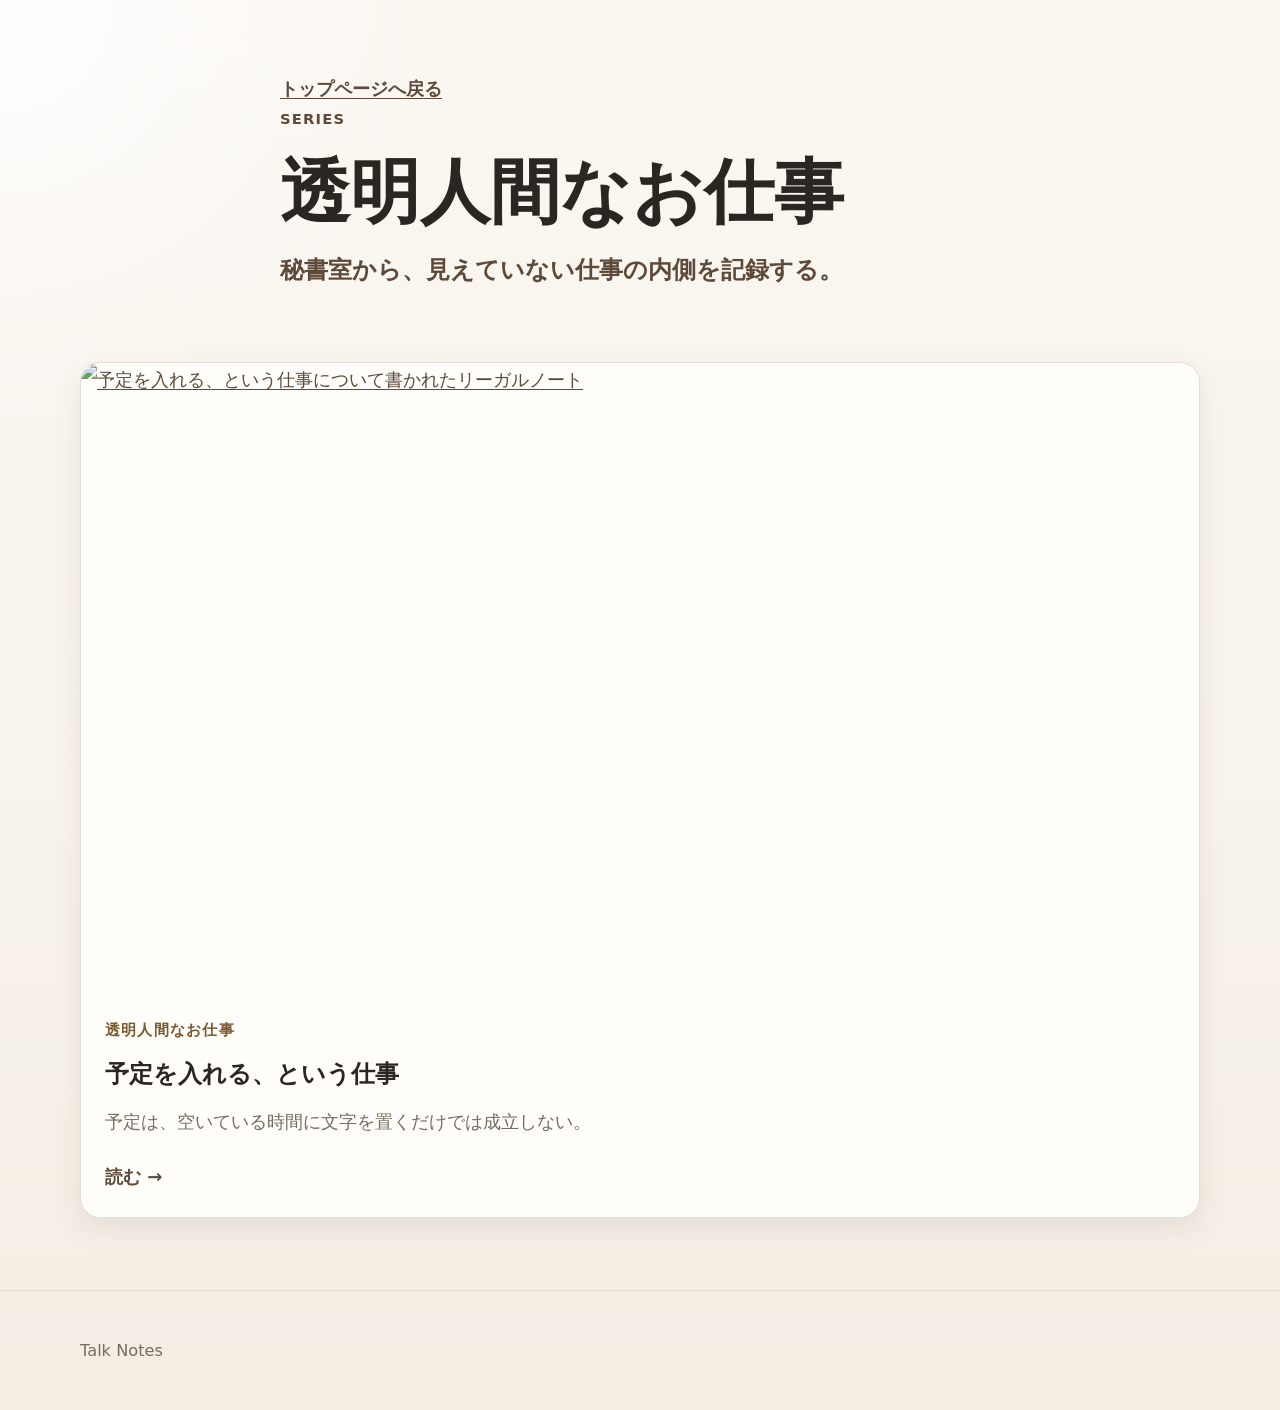
==== invisible-work/index.html @ 1b5f92f9 "Add invisible work index page" ====
<!DOCTYPE html>
<html lang="ja">
<head>
  <meta charset="UTF-8">
  <meta name="viewport" content="width=device-width, initial-scale=1.0">
  <title>透明人間なお仕事 | Talk Notes</title>
  <meta name="description" content="秘書室から、見えていない仕事の内側を記録する。">
  <link rel="stylesheet" href="../assets/style.css?v=20260614-01">
  <link rel="stylesheet" href="../assets/mobile-polish.css?v=20260622-01">
  <link rel="stylesheet" href="../assets/invisible-work.css?v=20260622-01">
</head>
<body>
  <header class="site-header">
    <div class="container header-inner">
      <a class="back-link" href="../index.html">トップページへ戻る</a>
      <p class="site-kicker">Series</p>
      <h1>透明人間なお仕事</h1>
      <p class="site-subtitle">秘書室から、見えていない仕事の内側を記録する。</p>
    </div>
  </header>

  <main class="container series-page">
    <section class="article-list" aria-label="透明人間なお仕事の記事一覧">
      <article class="article-card">
        <a class="article-card__image-link" href="schedule.html">
          <img class="article-card__image" src="../assets/img/invisible-work-schedule.png" alt="予定を入れる、という仕事について書かれたリーガルノート">
        </a>
        <div class="article-card__content">
          <p class="note-series">透明人間なお仕事</p>
          <h2 class="article-card__title">予定を入れる、という仕事</h2>
          <p class="article-card__summary">予定は、空いている時間に文字を置くだけでは成立しない。</p>
          <a class="read-link" href="schedule.html">読む</a>
        </div>
      </article>
    </section>
  </main>

  <footer class="site-footer">
    <div class="container">
      <p>Talk Notes</p>
    </div>
  </footer>
</body>
</html>
---- assets/style.css ----
:root {
  --color-background: #faf8f4;
  --color-surface: #fffdf8;
  --color-text: #2d2a26;
  --color-muted: #6f675d;
  --color-border: #e3ddd2;
  --color-accent: #5f7252;
  --color-accent-dark: #41513a;
  --color-brown: #7a6045;
  --color-soft: #eee8dd;
  --color-soft-green: #eef2ea;
  --shadow-card: 0 12px 30px rgba(60, 47, 32, 0.08);
  --font-body: "Hiragino Sans", "Yu Gothic", "Yu Gothic UI", Meiryo, system-ui, sans-serif;
  --font-serif: "Yu Mincho", "Hiragino Mincho ProN", serif;
}

* {
  box-sizing: border-box;
}

html {
  font-size: 18px;
}

body {
  margin: 0;
  background: var(--color-background);
  color: var(--color-text);
  font-family: var(--font-body);
  line-height: 1.85;
}

a {
  color: var(--color-accent-dark);
  text-decoration-thickness: 0.08em;
  text-underline-offset: 0.18em;
}

a:hover {
  color: var(--color-accent);
}

.container {
  width: min(1120px, calc(100% - 32px));
  margin: 0 auto;
}

.site-header {
  padding: 72px 0 48px;
  border-bottom: 1px solid var(--color-border);
}

.header-inner {
  max-width: 820px;
}

.site-kicker,
.section-kicker {
  margin: 0 0 12px;
  color: var(--color-accent);
  font-size: 0.82rem;
  font-weight: 700;
  letter-spacing: 0;
  text-transform: uppercase;
}

h1,
h2,
h3 {
  margin: 0;
  line-height: 1.35;
  letter-spacing: 0;
}

h1 {
  font-family: var(--font-serif);
  font-size: 3rem;
  font-weight: 700;
}

.site-subtitle {
  margin: 14px 0 0;
  color: var(--color-accent-dark);
  font-size: 1.25rem;
  font-weight: 700;
}

.site-description {
  margin: 20px 0 0;
  color: var(--color-muted);
  font-size: 1.05rem;
}

.entry-section {
  display: grid;
  grid-template-columns: repeat(2, minmax(0, 1fr));
  gap: 20px;
  padding: 44px 0 36px;
}

.entry-card {
  display: flex;
  min-height: 250px;
  flex-direction: column;
  border: 1px solid var(--color-border);
  border-radius: 8px;
  background: var(--color-surface);
  box-shadow: var(--shadow-card);
  color: var(--color-text);
  padding: 28px;
  text-decoration: none;
}

.entry-card--primary {
  background: var(--color-soft-green);
}

.entry-card__label {
  color: var(--color-accent);
  font-size: 0.88rem;
  font-weight: 700;
  text-transform: uppercase;
}

.entry-card__icon {
  display: block;
  width: 64px;
  height: 64px;
  margin: 0.5rem 0 0.75rem;
  object-fit: cover;
  border-radius: 999px;
}

.entry-card h2 {
  margin-top: 10px;
  font-size: 1.65rem;
}

.entry-card p {
  margin: 16px 0 0;
  color: var(--color-muted);
}

.entry-card__link {
  margin-top: auto;
  padding-top: 24px;
  color: var(--color-accent-dark);
  font-weight: 700;
}

.notes-panel,
.songs-panel {
  padding: 16px 0 72px;
}

.section-heading {
  display: flex;
  align-items: baseline;
  justify-content: space-between;
  gap: 20px;
  margin-bottom: 22px;
}

.section-heading h2 {
  font-size: 1.45rem;
}

.result-count {
  margin: 0;
  color: var(--color-muted);
  font-size: 0.9rem;
}

.compact-controls,
.controls {
  display: grid;
  gap: 24px;
  margin-bottom: 28px;
}

.search-field {
  display: grid;
  gap: 8px;
  max-width: 680px;
}

.search-field label,
.control-label {
  margin: 0;
  color: var(--color-muted);
  font-size: 0.9rem;
  font-weight: 700;
}

.search-field input {
  width: 100%;
  min-height: 52px;
  border: 1px solid var(--color-border);
  border-radius: 8px;
  background: var(--color-surface);
  color: var(--color-text);
  font: inherit;
  padding: 10px 16px;
  outline: none;
}

.search-field input:focus {
  border-color: var(--color-accent);
  box-shadow: 0 0 0 3px rgba(95, 114, 82, 0.14);
}

.filter-group {
  display: grid;
  gap: 18px;
}

.filter-list {
  display: flex;
  flex-wrap: wrap;
  gap: 10px;
  margin-top: 10px;
}

.filter-button {
  min-height: 42px;
  border: 1px solid var(--color-border);
  border-radius: 8px;
  background: var(--color-surface);
  color: var(--color-muted);
  cursor: pointer;
  font: inherit;
  font-size: 0.94rem;
  padding: 6px 14px;
}

.filter-button:hover,
.filter-button.is-active {
  border-color: var(--color-accent);
  background: var(--color-accent);
  color: #fffdf8;
}

.notes-grid,
.songs-grid {
  display: grid;
  grid-template-columns: repeat(auto-fit, minmax(290px, 1fr));
  gap: 20px;
}

.note-card,
.song-card {
  display: flex;
  min-height: 330px;
  flex-direction: column;
  border: 1px solid var(--color-border);
  border-radius: 8px;
  background: var(--color-surface);
  box-shadow: var(--shadow-card);
  padding: 24px;
}

.song-card {
  scroll-margin-top: 24px;
}

.song-card--simple {
  min-height: 260px;
}

.song-card:target {
  border-color: var(--color-accent);
  box-shadow: 0 0 0 3px rgba(95, 114, 82, 0.18), var(--shadow-card);
}

.live-card {
  scroll-margin-top: 24px;
}

.live-card:target {
  border-color: var(--color-accent);
  box-shadow: 0 0 0 3px rgba(95, 114, 82, 0.18), var(--shadow-card);
}

.note-card__meta,
.song-card__meta {
  display: flex;
  flex-wrap: wrap;
  gap: 8px 14px;
  color: var(--color-muted);
  font-size: 0.86rem;
}

.note-card__title,
.song-card__title {
  margin-top: 14px;
  font-size: 1.25rem;
}

.song-card__artist {
  margin: 6px 0 0;
  color: var(--color-brown);
  font-weight: 700;
}

.note-card__summary,
.song-card__summary {
  display: -webkit-box;
  margin: 14px 0 0;
  overflow: hidden;
  color: var(--color-muted);
  -webkit-box-orient: vertical;
  -webkit-line-clamp: 3;
}

.song-live-links {
  margin: 14px 0 0;
  color: var(--color-muted);
  font-size: 0.9rem;
  line-height: 1.65;
}

.song-live-links span {
  display: block;
}

.song-live-links a {
  font-weight: 700;
}

.tag-list {
  display: flex;
  flex-wrap: wrap;
  gap: 8px;
  margin-top: 18px;
}

.tag,
.status-pill {
  border: 1px solid var(--color-border);
  border-radius: 999px;
  background: var(--color-soft);
  color: var(--color-muted);
  font-size: 0.82rem;
  line-height: 1.45;
  padding: 4px 10px;
}

.status-pill {
  border-color: rgba(95, 114, 82, 0.35);
  background: var(--color-soft-green);
  color: var(--color-accent-dark);
  font-weight: 700;
}

.link-row {
  display: flex;
  flex-wrap: wrap;
  gap: 12px;
  margin-top: auto;
  padding-top: 22px;
}

.read-link,
.external-link,
.pending-link {
  align-self: flex-start;
  font-weight: 700;
}

.external-link {
  color: var(--color-brown);
}

.pending-link {
  color: var(--color-muted);
  font-size: 0.9rem;
}

.songs-page {
  background:
    linear-gradient(90deg, rgba(122, 96, 69, 0.04) 1px, transparent 1px),
    var(--color-background);
  background-size: 64px 64px;
}

.museum-hero {
  position: relative;
  overflow: hidden;
  padding: 92px 0 76px;
  border-bottom: 1px solid rgba(122, 96, 69, 0.22);
  background:
    linear-gradient(135deg, rgba(255, 253, 248, 0.94), rgba(244, 239, 228, 0.86)),
    var(--color-background);
}

.museum-hero::after {
  position: absolute;
  right: max(24px, calc((100vw - 1120px) / 2));
  bottom: 42px;
  width: min(34vw, 320px);
  height: 1px;
  background: var(--color-brown);
  content: "";
  opacity: 0.45;
}

.museum-hero .header-inner {
  max-width: 880px;
}

.museum-hero__label {
  color: var(--color-brown);
  font-family: var(--font-serif);
}

.museum-hero h1 {
  margin-top: 8px;
  color: #24211d;
  font-size: clamp(3rem, 8vw, 6rem);
  font-weight: 500;
}

.songs-page .site-subtitle {
  margin-top: 18px;
  color: var(--color-accent-dark);
  font-family: var(--font-serif);
  font-size: 1.55rem;
  font-weight: 600;
}

.songs-page .site-description {
  max-width: 720px;
  margin-top: 24px;
  color: #5f574d;
}

.museum-section {
  border-top: 1px solid rgba(122, 96, 69, 0.2);
  padding: 54px 0;
}

.museum-section--search {
  border-top: 0;
  padding-top: 48px;
}

.museum-section--note {
  padding-bottom: 84px;
}

.museum-section__heading {
  display: grid;
  grid-template-columns: 72px minmax(0, 1fr);
  gap: 20px;
  align-items: start;
  margin-bottom: 28px;
}

.museum-section__heading--split {
  grid-template-columns: 72px minmax(0, 1fr) auto;
  align-items: end;
}

.museum-section__number {
  margin: 0;
  color: var(--color-brown);
  font-family: var(--font-serif);
  font-size: 1.6rem;
  line-height: 1;
}

.museum-section__label {
  margin: 0 0 6px;
  color: var(--color-accent);
  font-size: 0.82rem;
  font-weight: 700;
  letter-spacing: 0.08em;
  text-transform: uppercase;
}

.museum-section__title {
  font-family: var(--font-serif);
  font-size: 1.8rem;
  font-weight: 600;
}

.museum-section__description {
  max-width: 720px;
  margin: 0 0 0 92px;
  color: var(--color-muted);
}

.museum-search-panel {
  border: 1px solid rgba(122, 96, 69, 0.2);
  border-radius: 2px;
  background: rgba(255, 253, 248, 0.88);
  box-shadow: 0 18px 45px rgba(60, 47, 32, 0.055);
  padding: 30px;
}

.songs-page .search-field {
  max-width: none;
}

.songs-page .search-field label,
.songs-page .control-label {
  color: var(--color-brown);
  letter-spacing: 0.04em;
}

.songs-page .search-field input {
  min-height: 62px;
  border-radius: 2px;
  border-color: rgba(122, 96, 69, 0.28);
  background: #fffefa;
  font-size: 1.05rem;
}

.songs-page .filter-group {
  grid-template-columns: repeat(2, minmax(0, 1fr));
  gap: 24px;
}

.songs-page .filter-button {
  border-color: rgba(122, 96, 69, 0.28);
  border-radius: 2px;
  background: transparent;
  color: #4d473f;
}

.songs-page .filter-button:hover,
.songs-page .filter-button.is-active {
  border-color: var(--color-accent-dark);
  background: var(--color-accent-dark);
  color: #fffdf8;
}

.collection-grid {
  grid-template-columns: repeat(auto-fit, minmax(310px, 1fr));
  gap: 28px;
}

.collection-card {
  min-height: 0;
  border-color: rgba(122, 96, 69, 0.22);
  border-radius: 2px;
  background: rgba(255, 253, 248, 0.94);
  box-shadow: none;
  padding: 22px;
}

.collection-card:hover {
  border-color: rgba(95, 114, 82, 0.5);
}

.song-card__image-placeholder {
  display: grid;
  min-height: 150px;
  place-items: center;
  border: 1px solid rgba(122, 96, 69, 0.18);
  background:
    linear-gradient(135deg, rgba(238, 232, 221, 0.58), rgba(250, 248, 244, 0.94));
  color: rgba(111, 103, 93, 0.64);
  font-family: var(--font-serif);
  font-size: 0.86rem;
  letter-spacing: 0.08em;
  text-transform: uppercase;
}

.song-card__image-placeholder small {
  display: block;
  margin-top: 6px;
  font-family: var(--font-sans);
  font-size: 0.76rem;
  font-weight: 700;
  letter-spacing: 0;
  text-transform: none;
}

.song-card__image-link {
  text-align: center;
  text-decoration: none;
  transition: background-color 0.2s ease, border-color 0.2s ease, color 0.2s ease;
}

.song-card__image-link:hover,
.song-card__image-link:focus-visible {
  border-color: rgba(95, 114, 82, 0.72);
  background:
    linear-gradient(135deg, rgba(233, 228, 213, 0.82), rgba(255, 253, 248, 0.98));
  color: var(--color-accent-dark);
}

.song-card__eyebrow {
  margin: 18px 0 0;
  color: var(--color-brown);
  font-size: 0.78rem;
  font-weight: 700;
  letter-spacing: 0.08em;
  text-transform: uppercase;
}

.collection-card .song-card__title {
  margin-top: 8px;
  font-family: var(--font-serif);
  font-size: 1.42rem;
  font-weight: 600;
}

.collection-card .song-card__artist {
  color: #665d52;
  font-size: 0.92rem;
}

.collection-card .song-card__meta {
  margin-top: 16px;
  padding-top: 14px;
  border-top: 1px solid rgba(122, 96, 69, 0.16);
}

.collection-card .song-card__summary {
  display: block;
  min-height: 3.4em;
  -webkit-line-clamp: initial;
}

.collection-card .tag-list {
  margin-top: 20px;
}

.collection-card .tag {
  border-color: rgba(122, 96, 69, 0.18);
  border-radius: 2px;
  background: transparent;
  font-size: 0.78rem;
}

.collection-card .link-row {
  border-top: 1px solid rgba(122, 96, 69, 0.16);
  margin-top: 22px;
}

.collection-card .external-link {
  color: var(--color-brown);
}

.empty-message {
  grid-column: 1 / -1;
  margin: 0;
  border: 1px solid var(--color-border);
  border-radius: 8px;
  background: var(--color-surface);
  color: var(--color-muted);
  padding: 28px;
}

.site-footer {
  border-top: 1px solid var(--color-border);
  color: var(--color-muted);
  font-size: 0.9rem;
  padding: 28px 0;
}

.article-header {
  padding: 56px 0 30px;
}

.breadcrumb {
  display: flex;
  flex-wrap: wrap;
  gap: 10px 16px;
  margin-bottom: 28px;
}

.back-link {
  display: inline-block;
  font-weight: 700;
}

.article-meta {
  display: flex;
  flex-wrap: wrap;
  gap: 8px 16px;
  margin-top: 16px;
  color: var(--color-muted);
  font-size: 0.92rem;
}

.article-summary {
  max-width: 760px;
  margin: 22px 0 0;
  color: var(--color-muted);
  font-size: 1.08rem;
}

.article-body {
  max-width: 820px;
  padding-bottom: 80px;
}

.article-body section {
  border-top: 1px solid var(--color-border);
  padding: 32px 0;
}

.article-body h2 {
  font-size: 1.35rem;
  margin-bottom: 12px;
}

.article-body h3 {
  margin: 20px 0 6px;
  font-size: 1.04rem;
}

.article-body p,
.article-body li,
.info-list dd {
  color: var(--color-text);
}

.article-body ul {
  padding-left: 1.4em;
}

.info-list {
  display: grid;
  grid-template-columns: 150px 1fr;
  gap: 10px 18px;
  margin: 18px 0 0;
}

.info-list dt {
  color: var(--color-muted);
  font-weight: 700;
}

.info-list dd {
  margin: 0;
}

@media (max-width: 720px) {
  html {
    font-size: 17px;
  }

  .container {
    width: min(100% - 24px, 1120px);
  }

  .site-header {
    padding: 48px 0 34px;
  }

  h1 {
    font-size: 2.25rem;
  }

  .site-subtitle {
    font-size: 1.12rem;
  }

  .entry-section {
    grid-template-columns: 1fr;
    padding: 32px 0 28px;
  }

  .entry-card {
    min-height: auto;
    padding: 22px;
  }

  .section-heading {
    align-items: flex-start;
    flex-direction: column;
    gap: 4px;
  }

  .notes-grid,
  .songs-grid {
    grid-template-columns: 1fr;
  }

  .note-card,
  .song-card {
    min-height: auto;
    padding: 20px;
  }

  .filter-button {
    flex: 1 1 auto;
  }

  .info-list {
    grid-template-columns: 1fr;
    gap: 2px;
  }

  .museum-hero {
    padding: 56px 0 42px;
  }

  .museum-hero::after {
    display: none;
  }

  .museum-hero h1 {
    font-size: 3rem;
  }

  .museum-section {
    padding: 38px 0;
  }

  .museum-section__heading,
  .museum-section__heading--split {
    grid-template-columns: 1fr;
    gap: 10px;
  }

  .museum-section__number {
    font-size: 1.25rem;
  }

  .museum-section__title {
    font-size: 1.45rem;
  }

  .museum-section__description {
    margin-left: 0;
  }

  .museum-search-panel {
    padding: 20px;
  }

  .songs-page .filter-group {
    grid-template-columns: 1fr;
  }

  .collection-grid {
    grid-template-columns: 1fr;
    gap: 20px;
  }

  .collection-card {
    padding: 18px;
  }

  .song-card__image-placeholder {
    min-height: 96px;
  }
}
---- assets/mobile-polish.css ----
/* Smartphone-first visual polish for Talk Notes top page */
:root {
  --color-background: #f7f2eb;
  --color-surface: #fffefa;
  --color-text: #2a2621;
  --color-muted: #756c61;
  --color-border: #e7dcd0;
  --color-accent: #92765f;
  --color-accent-dark: #5e4a3a;
  --color-soft: #f0e7dc;
  --color-soft-green: #f2eee6;
  --shadow-card: 0 10px 28px rgba(82, 61, 42, 0.09);
}

body {
  background:
    radial-gradient(circle at top left, rgba(255, 255, 255, 0.92) 0, rgba(255, 255, 255, 0) 34vw),
    linear-gradient(180deg, #fbf7f1 0%, var(--color-background) 58%, #f4ede4 100%);
}

.site-header {
  padding: 56px 0 28px;
  border-bottom: none;
}

.header-inner {
  max-width: 720px;
}

.site-kicker,
.section-kicker {
  color: var(--color-accent-dark);
  letter-spacing: 0.08em;
}

h1 {
  font-size: clamp(2.45rem, 12vw, 3.9rem);
}

.site-subtitle {
  margin-top: 12px;
  color: var(--color-accent-dark);
  font-size: clamp(1.08rem, 4.6vw, 1.35rem);
  line-height: 1.6;
}

.site-description {
  max-width: 34em;
  margin-top: 14px;
  font-size: 0.98rem;
  line-height: 1.85;
}

.entry-section {
  gap: 16px;
  padding: 28px 0 34px;
}

.entry-card {
  border-radius: 22px;
  border-color: rgba(126, 103, 82, 0.18);
  box-shadow: var(--shadow-card);
}

.entry-card--image {
  height: 236px;
  min-height: 236px;
  border-radius: 24px;
  transform: translateZ(0);
}

.entry-card--image__visual {
  transition: transform 0.32s ease, filter 0.32s ease;
  filter: saturate(0.92) contrast(0.98) brightness(0.96);
}

.entry-card--image::after {
  background:
    linear-gradient(180deg, rgba(33, 25, 18, 0.08) 0%, rgba(33, 25, 18, 0.34) 56%, rgba(33, 25, 18, 0.58) 100%),
    radial-gradient(circle at 50% 52%, rgba(255, 255, 255, 0.12), rgba(255, 255, 255, 0) 38%);
}

.entry-card--image:hover .entry-card--image__visual {
  transform: scale(1.035);
  filter: saturate(1) contrast(1.02) brightness(0.98);
}

.entry-card--image__title {
  width: min(92%, 520px);
  padding: 0 12px;
  font-size: clamp(2rem, 7vw, 3.35rem);
  letter-spacing: 0.04em;
}

.entry-card:not(.entry-card--image) {
  min-height: 190px;
  padding: 24px;
  background:
    linear-gradient(135deg, rgba(255, 255, 255, 0.92), rgba(248, 242, 234, 0.96));
}

.entry-card__label {
  color: var(--color-accent-dark);
  letter-spacing: 0.1em;
}

.entry-card h2 {
  margin-top: 8px;
  font-size: clamp(1.36rem, 6vw, 1.72rem);
}

.entry-card p {
  margin-top: 10px;
  line-height: 1.75;
}

.entry-card__link,
.read-link {
  text-decoration: none;
}

.entry-card__link::after,
.read-link::after {
  content: "  →";
}

.notes-panel {
  padding: 12px 0 72px;
}

.section-heading {
  margin-bottom: 16px;
}

.section-heading h2 {
  font-size: clamp(1.35rem, 5.5vw, 1.75rem);
}

.result-count {
  padding: 3px 10px;
  border: 1px solid rgba(126, 103, 82, 0.18);
  border-radius: 999px;
  background: rgba(255, 255, 255, 0.5);
}

.compact-controls {
  gap: 16px;
  margin-bottom: 22px;
  padding: 16px;
  border: 1px solid rgba(126, 103, 82, 0.15);
  border-radius: 20px;
  background: rgba(255, 254, 250, 0.72);
  box-shadow: 0 8px 24px rgba(82, 61, 42, 0.05);
}

.search-field input {
  min-height: 48px;
  border-radius: 999px;
  background: #fffefa;
}

.filter-list {
  flex-wrap: nowrap;
  gap: 8px;
  margin: 10px -16px 0;
  overflow-x: auto;
  padding: 0 16px 6px;
  scrollbar-width: none;
  -webkit-overflow-scrolling: touch;
}

.filter-list::-webkit-scrollbar {
  display: none;
}

.filter-button {
  flex: 0 0 auto;
  min-height: 38px;
  border-radius: 999px;
  white-space: nowrap;
  font-size: 0.9rem;
  padding: 5px 14px;
}

.notes-grid {
  grid-template-columns: 1fr;
  gap: 14px;
}

.note-card {
  min-height: auto;
  border-radius: 20px;
  padding: 20px;
  box-shadow: 0 8px 22px rgba(82, 61, 42, 0.075);
}

.note-card__title {
  font-size: 1.16rem;
  line-height: 1.55;
}

.note-card__summary {
  margin-top: 10px;
  line-height: 1.75;
  -webkit-line-clamp: 2;
}

.tag-list {
  gap: 6px;
  margin-top: 14px;
}

.tag {
  background: #f4eee6;
  font-size: 0.78rem;
}

@media (min-width: 760px) {
  .site-header {
    padding-top: 72px;
  }

  .entry-section {
    grid-template-columns: repeat(3, minmax(0, 1fr));
  }

  .entry-card--image {
    height: 250px;
    min-height: 250px;
  }

  .entry-card:not(.entry-card--image) {
    grid-column: 1 / -1;
  }

  .notes-grid {
    grid-template-columns: repeat(auto-fit, minmax(310px, 1fr));
  }
}

@media (max-width: 720px) {
  html {
    font-size: 16px;
  }

  .container {
    width: min(100% - 22px, 1120px);
  }

  .site-header {
    padding-top: 40px;
  }

  .entry-section {
    padding-top: 24px;
  }

  .entry-card--image {
    height: 210px;
    min-height: 210px;
  }

  .entry-card:not(.entry-card--image) {
    min-height: auto;
  }

  .filter-button {
    flex: 0 0 auto;
  }
}
---- assets/invisible-work.css ----
.entry-card__image {
  width: 100%;
  aspect-ratio: 16 / 9;
  object-fit: cover;
  border-radius: 14px;
  margin-bottom: 18px;
}

.entry-card--series {
  overflow: hidden;
}

.series-page {
  padding: 44px 0 72px;
}

.article-list {
  display: grid;
  grid-template-columns: repeat(auto-fit, minmax(290px, 1fr));
  gap: 20px;
}

.article-card {
  display: flex;
  flex-direction: column;
  overflow: hidden;
  border: 1px solid var(--color-border);
  border-radius: 20px;
  background: var(--color-surface);
  box-shadow: var(--shadow-card);
}

.article-card__image-link {
  display: block;
}

.article-card__image {
  display: block;
  width: 100%;
  aspect-ratio: 16 / 9;
  object-fit: cover;
}

.article-card__content {
  display: flex;
  flex: 1;
  flex-direction: column;
  padding: 24px;
}

.article-card__title {
  font-size: 1.35rem;
}

.article-card__summary {
  margin: 14px 0 0;
  color: var(--color-muted);
}

.article-card .read-link {
  margin-top: auto;
  padding-top: 22px;
}

.article-page {
  padding-bottom: 80px;
}

.article-page h1 {
  max-width: 760px;
  margin: 0 auto 14px;
}

.lead {
  max-width: 760px;
  margin: 0 auto;
  color: var(--color-muted);
  font-size: 1.08rem;
}

.note-image {
  margin: 2rem auto;
  max-width: 760px;
  text-align: center;
}

.note-image img {
  width: 100%;
  height: auto;
  border-radius: 18px;
  box-shadow: 0 18px 45px rgba(0, 0, 0, 0.14);
}

.note-series {
  display: inline-block;
  margin: 0 0 0.75rem;
  color: #7a5a2f;
  font-size: 0.85rem;
  font-weight: 700;
  letter-spacing: 0.08em;
}

.article-page .note-series {
  display: block;
  max-width: 760px;
  margin-right: auto;
  margin-left: auto;
}

.article-page .article-body {
  max-width: 760px;
  margin: 2.5rem auto 0;
  line-height: 2;
}

.article-page .article-body p {
  margin: 0 0 1.4rem;
}

.article-page .back-link {
  display: block;
  max-width: 760px;
  margin: 3rem auto 0;
}

@media (min-width: 760px) {
  .entry-card--series {
    grid-column: 1 / -1;
  }
}
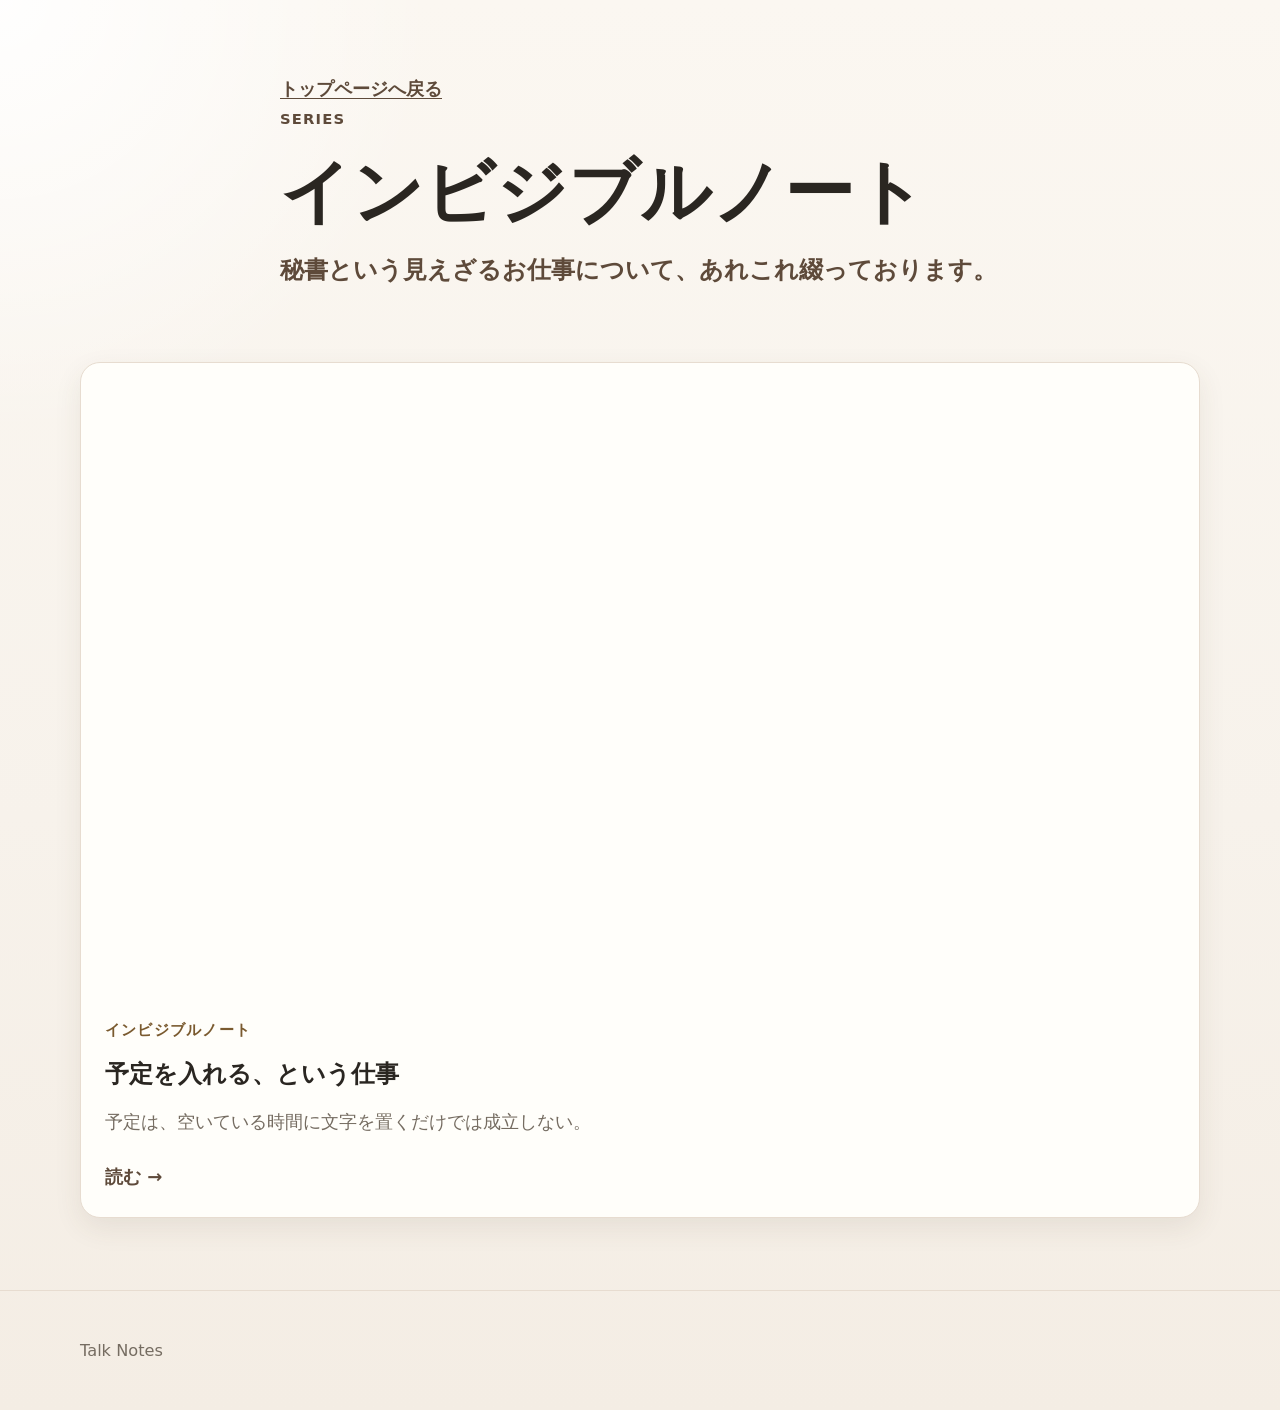
==== commit 4a4489a8: "Update invisible work index wording" ====
--- a/invisible-work/index.html
+++ b/invisible-work/index.html
@@ -3,8 +3,8 @@
 <head>
   <meta charset="UTF-8">
   <meta name="viewport" content="width=device-width, initial-scale=1.0">
-  <title>透明人間なお仕事 | Talk Notes</title>
-  <meta name="description" content="秘書室から、見えていない仕事の内側を記録する。">
+  <title>インビジブルノート | Talk Notes</title>
+  <meta name="description" content="秘書という見えざるお仕事について、あれこれ綴っております。">
   <link rel="stylesheet" href="../assets/style.css?v=20260614-01">
   <link rel="stylesheet" href="../assets/mobile-polish.css?v=20260622-01">
   <link rel="stylesheet" href="../assets/invisible-work.css?v=20260622-01">
@@ -14,19 +14,19 @@
     <div class="container header-inner">
       <a class="back-link" href="../index.html">トップページへ戻る</a>
       <p class="site-kicker">Series</p>
-      <h1>透明人間なお仕事</h1>
-      <p class="site-subtitle">秘書室から、見えていない仕事の内側を記録する。</p>
+      <h1>インビジブルノート</h1>
+      <p class="site-subtitle">秘書という見えざるお仕事について、あれこれ綴っております。</p>
     </div>
   </header>
 
   <main class="container series-page">
-    <section class="article-list" aria-label="透明人間なお仕事の記事一覧">
+    <section class="article-list" aria-label="インビジブルノートの記事一覧">
       <article class="article-card">
         <a class="article-card__image-link" href="schedule.html">
           <img class="article-card__image" src="../assets/img/invisible-work-schedule.png" alt="予定を入れる、という仕事について書かれたリーガルノート">
         </a>
         <div class="article-card__content">
-          <p class="note-series">透明人間なお仕事</p>
+          <p class="note-series">インビジブルノート</p>
           <h2 class="article-card__title">予定を入れる、という仕事</h2>
           <p class="article-card__summary">予定は、空いている時間に文字を置くだけでは成立しない。</p>
           <a class="read-link" href="schedule.html">読む</a>
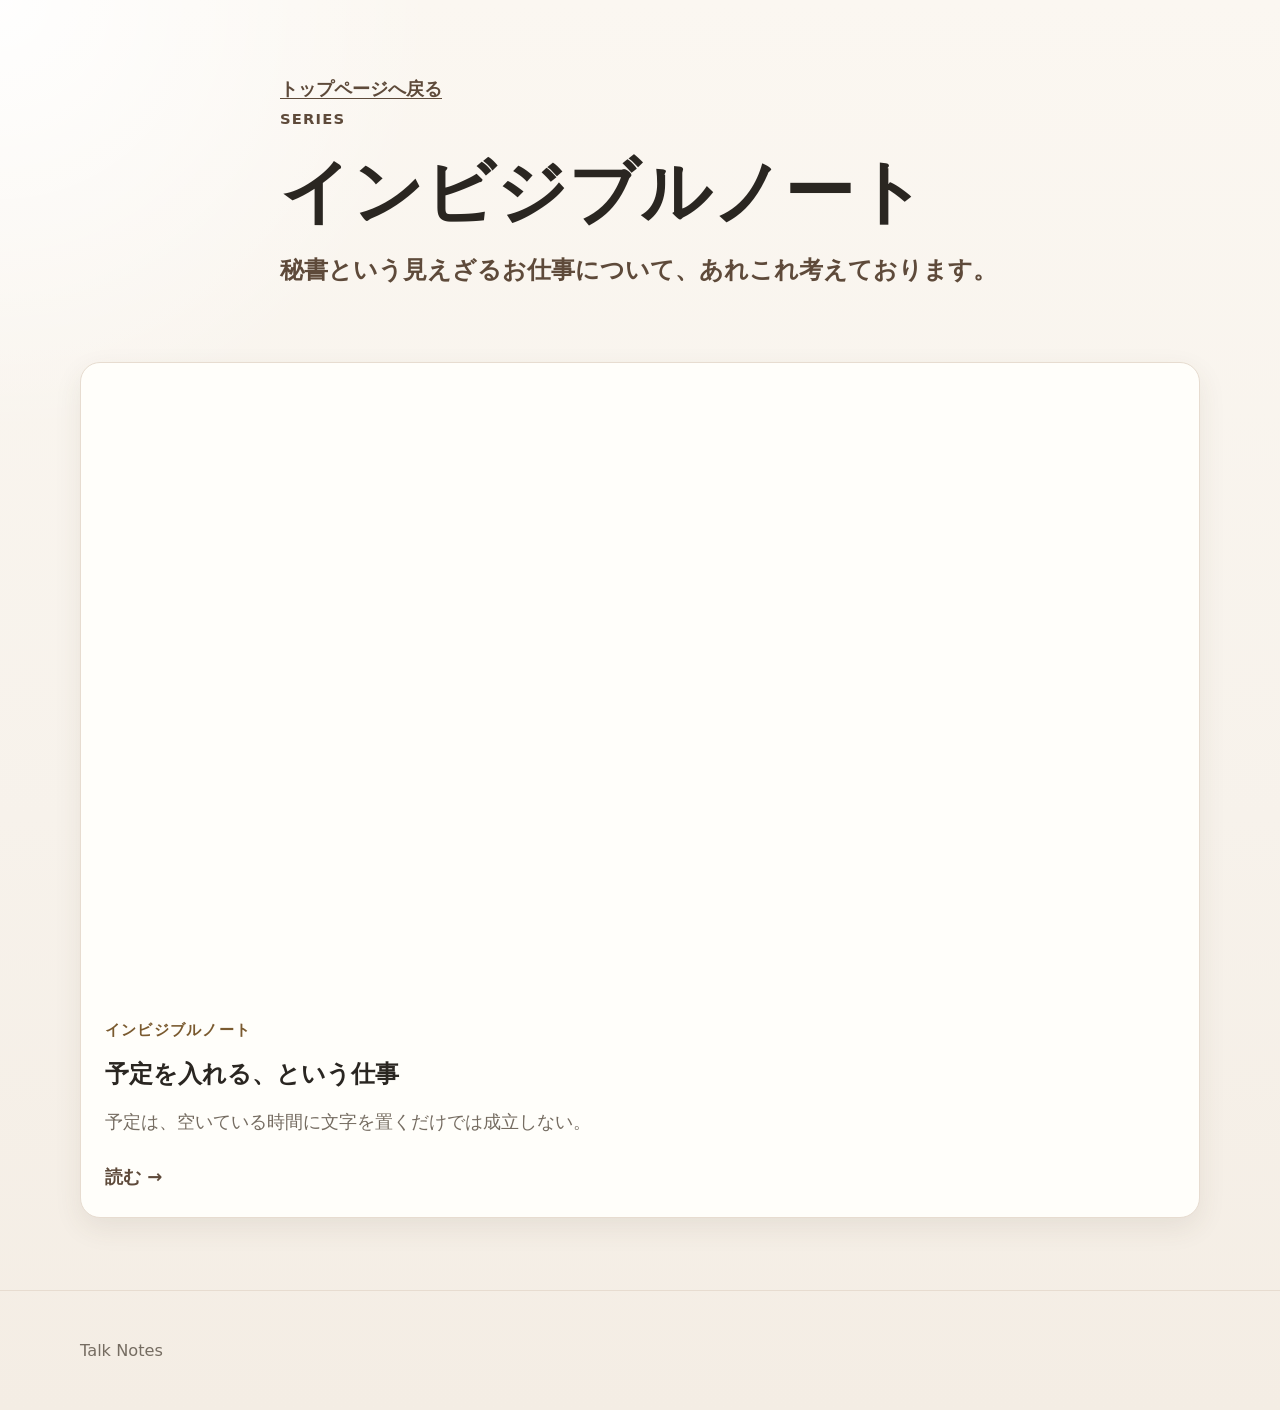
==== commit 1e7cadfa: "Update invisible note index description" ====
--- a/invisible-work/index.html
+++ b/invisible-work/index.html
@@ -4,10 +4,10 @@
   <meta charset="UTF-8">
   <meta name="viewport" content="width=device-width, initial-scale=1.0">
   <title>インビジブルノート | Talk Notes</title>
-  <meta name="description" content="秘書という見えざるお仕事について、あれこれ綴っております。">
+  <meta name="description" content="秘書という見えざるお仕事について、あれこれ考えております。">
   <link rel="stylesheet" href="../assets/style.css?v=20260614-01">
   <link rel="stylesheet" href="../assets/mobile-polish.css?v=20260622-01">
-  <link rel="stylesheet" href="../assets/invisible-work.css?v=20260622-01">
+  <link rel="stylesheet" href="../assets/invisible-work.css?v=20260623-01">
 </head>
 <body>
   <header class="site-header">
@@ -15,7 +15,7 @@
       <a class="back-link" href="../index.html">トップページへ戻る</a>
       <p class="site-kicker">Series</p>
       <h1>インビジブルノート</h1>
-      <p class="site-subtitle">秘書という見えざるお仕事について、あれこれ綴っております。</p>
+      <p class="site-subtitle">秘書という見えざるお仕事について、あれこれ考えております。</p>
     </div>
   </header>
 
